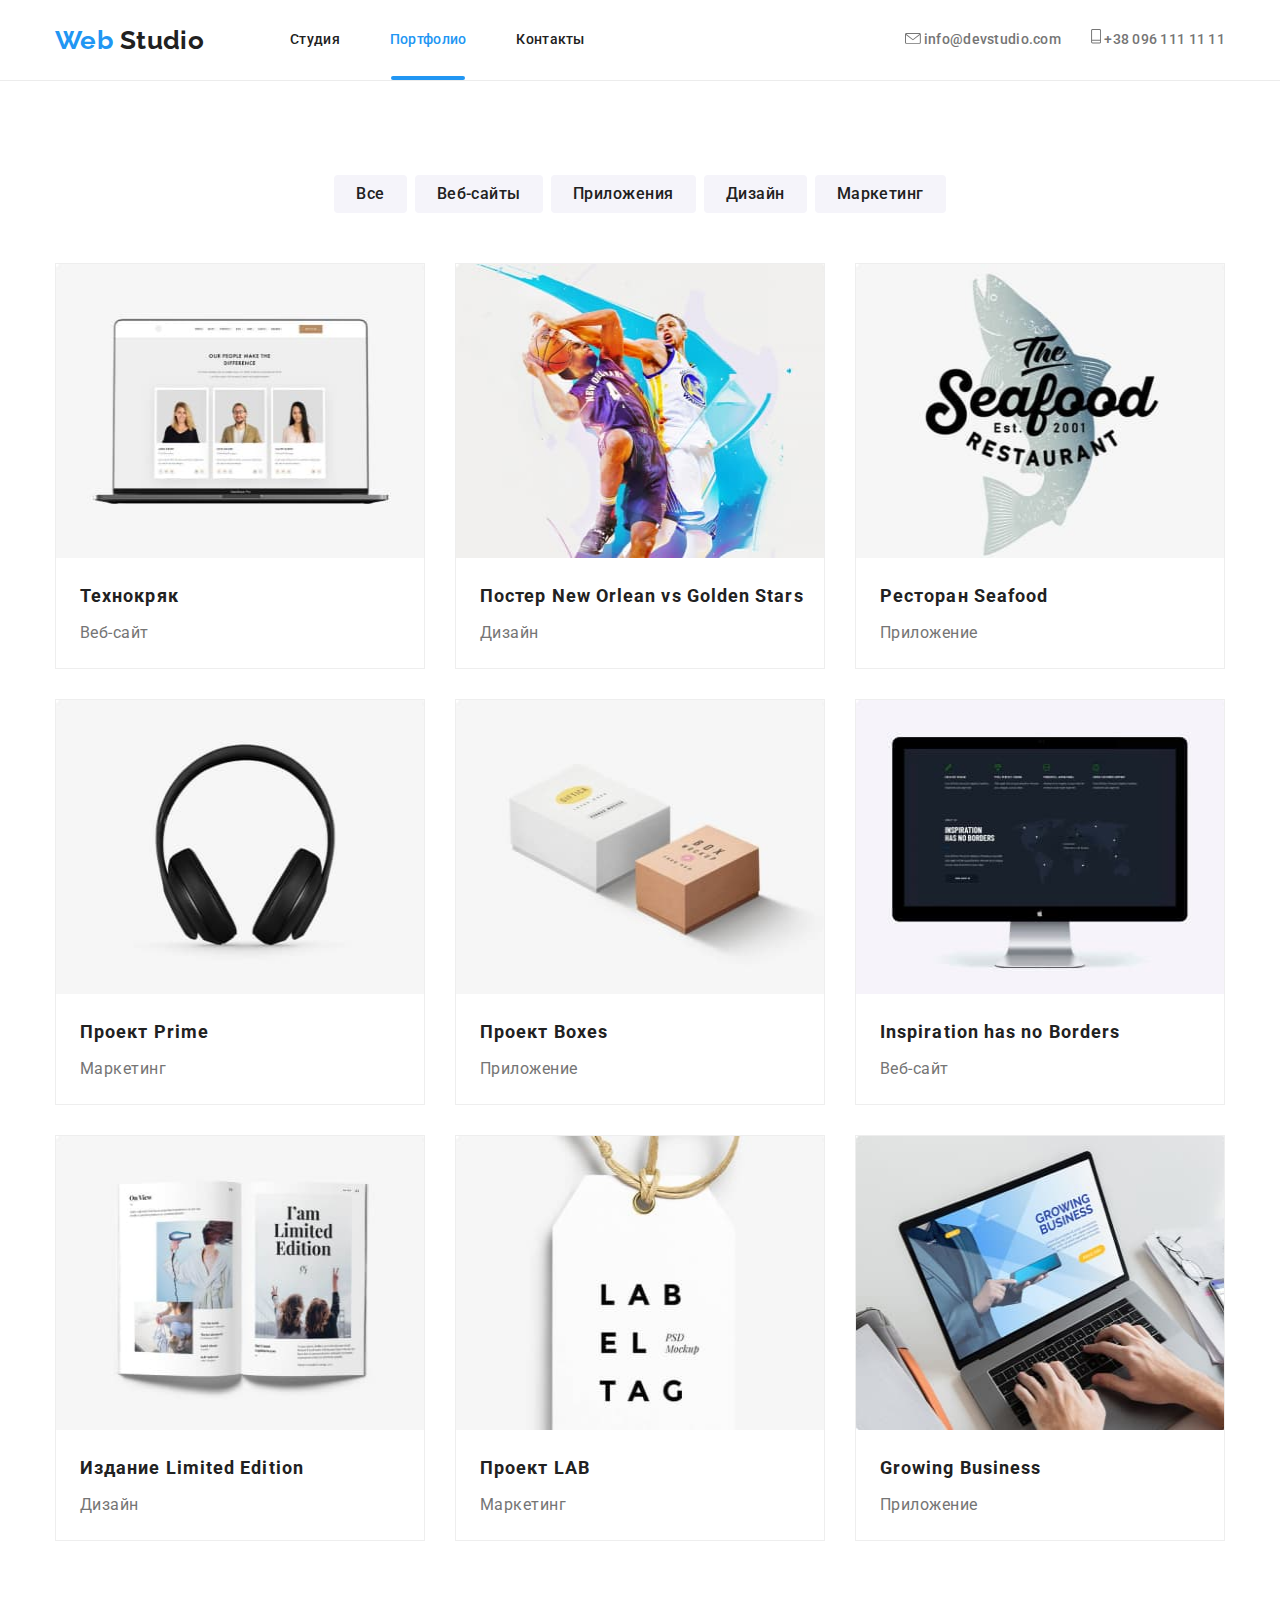
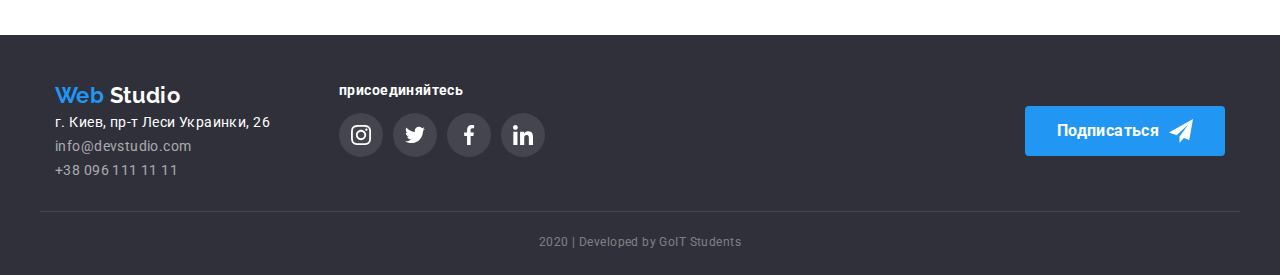
==== portfolio.html @ edad12b6 "first commit" ====
<!DOCTYPE html>
<html lang="ru">
<head>
    <meta charset="UTF-8">
    <meta name="viewport" content="width=device-width, initial-scale=1.0">
    <title>Document</title>
    <link href="https://fonts.googleapis.com/css2?family=Raleway:wght@700&family=Roboto:wght@400;500;700;900&display=swap" rel="stylesheet">
    <link rel="stylesheet" href="https://cdnjs.cloudflare.com/ajax/libs/modern-normalize/0.6.0/modern-normalize.min.css">
    <link rel="stylesheet" href="./css/styles.css">
</head>
<body>
    <!-- Header -->
    <header class="page header">
        <div class="container border">
            <div class="navigation-row">
                <nav class="navigation">
                    <a href="" class="logo"> <span>Web</span> Studio </a>
                
                    <ul class="site-nav list">
                        <li class="item"> <a href="./index.html" class="link ">Студия</a></li>
                        <li class="item"> <a href="./portfolio.html" class="link current">Портфолио</a></li>
                        <li class="item"> <a href="" class="link">Контакты</a></li>
                    </ul>
                </nav>
                    <ul class="contacts-nav list">
                        <li class="item"> 
                            <a href="mailto:info@devstudio.com" class="link">
                                <svg class="contacts-icon" width="16" height="11">
                                    <use href="./img/svg/sprite.svg#icon-envelope-hover"></use>
                                </svg>  info@devstudio.com
                            </a> 
                        </li>
                        <li class="item"> 
                            <a href="tel:380961111111" class="link"> 
                                <svg class="contacts-icon" width="10" height="15">
                                    <use href="./img/svg/sprite.svg#icon-Vector"></use>
                                </svg> +38 096 111 11 11
                            </a> 
                        </li>
                    </ul>
            </div>
        </div>
    </header>

<main>
    <!-- Navigation -->
    <section class="portfolio-nav">
        <div class="container">
            <h1 class="portfolio-title">Портфолио</h1>
            <ul class="portfolio-navlist list">
                <li class="item">
                    <button class="portfolio button" type="button">Все</button>
                </li>
                <li class="item">
                    <button class="portfolio button" type="button">Веб-сайты</button>
                </li>
                <li class="item">
                    <button class="portfolio button" type="button">Приложения</button>
                </li>
                <li class="item">
                    <button class="portfolio button" type="button">Дизайн</button>
                </li>
                <li class="item">
                    <button class="portfolio button" type="button">Маркетинг</button>
                </li>
            </ul>

            <ul class="portfolio-picslist list">
                <li class="item">
                    <a href="" class="portfolio-link">
                        <div class="portfolio-thumb">
                            <img src="./img/jpg/techno.jpg" width="370px" height="294px" alt="веб-сайт">
                            <p class="portfolio-description">Технокряк это современная площадка распространения коронавируса. Компании используют
                                эту платформу для цифрового шпионажа и атак на защищённые сервера конкурентов.</p>
                        </div>
                        <div class="portfolio-box">
                            <h2 class="portfolio-subtitle">Технокряк</h2>
                            <p class="portfolio-text">Веб-сайт</p>
                        </div>
                    </a>
                </li>
                <li class="item">
                    <a href="" class="portfolio-link">
                        <div class="portfolio-thumb">
                            <img src="./img/jpg/neworleanposter.jpg" width="370px" height="294px" alt="дизайн">
                            <p class="portfolio-description text">Технокряк это современная площадка распространения коронавируса. Компании используют
                                эту платформу для цифрового шпионажа и атак на защищённые сервера конкурентов.</p>
                        </div>
                        <div class="portfolio-box">
                            <h2 class="portfolio-subtitle">Постер New Orlean vs Golden Stars</h2>
                            <p class="portfolio-text">Дизайн</p>
                        </div> 
                    </a>
                </li>
                <li class="item">
                    <a href="" class="portfolio-link">
                        <div class="portfolio-thumb">
                            <img src="./img/jpg/seafoodrestaurant.jpg" width="370px" height="294px" alt="приложение">
                            <p class="portfolio-description text">Технокряк это современная площадка распространения коронавируса. Компании используют
                                эту платформу для цифрового шпионажа и атак на защищённые сервера конкурентов.</p>
                        </div>
                        <div class="portfolio-box">
                            <h2 class="portfolio-subtitle">Ресторан Seafood</h2>
                            <p class="portfolio-text">Приложение</p>
                        </div>
                    </a>
                </li>
                <li class="item">
                    <a href="" class="portfolio-link">
                        <div class="portfolio-thumb">
                            <img src="./img/jpg/primeproject.jpg" width="370px" height="294px" alt="маркетинг">
                            <p class="portfolio-description text">Технокряк это современная площадка распространения коронавируса. Компании используют 
                                эту платформу для цифрового шпионажа и атак на защищённые сервера конкурентов.</p>
                        </div>
                        <div class="portfolio-box">
                            <h2 class="portfolio-subtitle">Проект Prime</h2>
                            <p class="portfolio-text">Маркетинг</p>
                        </div>
                    </a>
                </li>
                <li class="item">
                    <a href="" class="portfolio-link">
                        <div class="portfolio-thumb">
                            <img src="./img/jpg/boxesproject.jpg" width="370px" height="294px" alt="приложение">
                            <p class="portfolio-description text">Технокряк это современная площадка распространения коронавируса. Компании используют 
                                эту платформу для цифрового шпионажа и атак на защищённые сервера конкурентов.</p>
                        </div>
                        <div class="portfolio-box">
                            <h2 class="portfolio-subtitle">Проект Boxes</h2>
                            <p class="portfolio-text">Приложение</p>
                        </div>
                    </a>
                </li>
                <li class="item">
                    <a href="" class="portfolio-link">
                        <div class="portfolio-thumb">
                            <img src="./img/jpg/inspitation.jpg" width="370px" height="294px" alt="веб-сайт">
                            <p class="portfolio-description text">Технокряк это современная площадка распространения коронавируса. Компании используют 
                                эту платформу для цифрового шпионажа и атак на защищённые сервера конкурентов.</p>
                        </div>
                        <div class="portfolio-box">
                            <h2 class="portfolio-subtitle">Inspiration has no Borders</h2>
                            <p class="portfolio-text">Веб-сайт</p>
                        </div>
                    </a>
                </li>
                <li class="item">
                    <a href="" class="portfolio-link">
                        <div class="portfolio-thumb">
                            <img src="./img/jpg/limitededition.jpg" width="370px" height="294px" alt="дизайн">
                            <p class="portfolio-description text">Технокряк это современная площадка распространения коронавируса. Компании используют 
                                эту платформу для цифрового шпионажа и атак на защищённые сервера конкурентов.</p>
                        </div>
                        <div class="portfolio-box">
                            <h2 class="portfolio-subtitle">Издание Limited Edition</h2>
                            <p class="portfolio-text">Дизайн</p>
                        </div>
                    </a>
                </li>
                <li class="item">
                    <a href="" class="portfolio-link">
                        <div class="portfolio-thumb">
                            <img src="./img/jpg/labproject.jpg" width="370px" height="294px" alt="маркетинг">
                            <p class="portfolio-description text">Технокряк это современная площадка распространения коронавируса. Компании используют
                                эту платформу для цифрового шпионажа и атак на защищённые сервера конкурентов.</p>
                        </div>
                        <div class="portfolio-box">
                            <h2 class="portfolio-subtitle">Проект LAB</h2>
                            <p class="portfolio-text">Маркетинг</p>
                        </div>
                    </a>
                </li>
                <li class="item">
                    <a href="" class="portfolio-link">
                        <div class="portfolio-thumb">
                            <img src="./img/jpg/desktop-app.jpg" width="370px" height="294px" alt="приложение">
                            <p class="portfolio-description text">Технокряк это современная площадка распространения коронавируса. Компании используют 
                                эту платформу для цифрового шпионажа и атак на защищённые сервера конкурентов.</p>
                        </div>
                        <div class="portfolio-box">
                            <h2 class="portfolio-subtitle">Growing Business</h2>
                            <p class="portfolio-text">Приложение</p>
                        </div>
                    </a>
                </li>
            </ul>
        </div>
    </section>
</main>
<!-- Footer -->
<footer class="footer">
    <div class="container box">
            <div class="footer-headline">
                <a href="" class="footer-logo"> <span>Web</span> Studio </a>
            
                <address class="footer-address">
                    <ul class="footer-list list">
                        <li class="actual-address">г. Киев, пр-т Леси Украинки, 26</li>
                        <li> 
                            <a href="mailto:info@devstudio.com" class="footer-link">info@devstudio.com</a>
                        </li>
                        <li> 
                            <a href="tel:380961111111" class="footer-link">+38 096 111 11 11</a> 
                        </li>
                    </ul>
                </address>
            </div>

        <div class="footer-subject">
            <p class="footer-subtitle">присоединяйтесь</p>
                <ul class="footer-socials list">
                    <li class="item"> 
                        <a href="" class="footer-icon"> 
                            <svg width="20" height="20">
                                <use href="./img/svg/sprite.svg#icon-instagram3"></use>
                            </svg>
                        </a> 
                    </li>
                    <li class="item"> 
                        <a href="" class="footer-icon"> 
                            <svg width="20" height="20">
                                <use href="./img/svg/sprite.svg#icon-twitter-2"></use>
                            </svg>
                        </a>
                    </li>
                    <li class="item"> 
                        <a href="" class="footer-icon"> 
                            <svg width="20" height="20">
                                <use href="./img/svg/sprite.svg#icon-facebook2"></use>
                            </svg>
                        </a>
                    </li>
                    <li class="item"> 
                        <a href="" class="footer-icon"> 
                            <svg width="20" height="20">
                                <use href="./img/svg/sprite.svg#icon-linkedin2"></use>
                            </svg>
                        </a>
                    </li>
                </ul>
        </div>

            <a href="" class="subscribe">
                Подписаться
            </a> 

    </div>
    <p class="footer-sign">2020 | Developed by GoIT Students </p>
</footer>
</body>
</html>
---- css/styles.css ----
/*цвет текстового массива #757575 */
/*цвет заголовков #212121 */
/*цвет акцента #2196F3 */
/*белый цвет #FFFFFF */
/*цвет фона футера #2F303A */
/*цвет адреса в футере rgba(255, 255, 255, 0.6); */
/*цвет нижней строки футера rgba(255, 255, 255, 0.4); */
/*цвет фона кнопки #F5F4FA */
/* цвет бордера  #AFB1B8 */
/* цвет фона иконок rgba(255, 255, 255, 0.1) */
/* цвет бордера шапки #ECECEC */

:root {
    --primary-text-color: #757575;
    --title-text-color: #212121;
    --accent-color: #2196F3;
    --white-color: #FFFFFF;
    --secondary-background-color: rgba(47, 48, 58, 0.8);
    --footer-bcground-color: #2F303A;
    --footer-text-color: rgba(255, 255, 255, 0.6);
    --footer-sign-color: rgba(255, 255, 255, 0.4);
    --button-bg-color: #F5F4FA;
    --primary-border-color:  #AFB1B8;
    --background-social-color: rgba(255, 255, 255, 0.1);
    --header-border-color: #ECECEC;
    --button-bgc: #F5F4FA;

}

html {
    box-sizing: border-box;
}

*,
*::before,
*::after {
    box-sizing: inherit;
}

body {
    background-color: var(--white-color);
    color: var(--primary-text-color);

    font-family: Roboto, sans-serif;
    letter-spacing: 0.03em;
    font-size: 14px;
    line-height: 1.71;
}

h1, h2, h2, h4, h5, h6 {
    margin-bottom: 0px;
    margin-top: 0px;
}

a {
    text-decoration: none;
}

.list {
    list-style: none;
    padding: 0px;
    margin: 0px;
}

.button {
    padding: 6px 22px;

    color: var(--title-text-color);
    background-color: var(--button-bg-color);

    font-family: Roboto;
    font-style: normal;
    font-weight: 500;
    font-size: 16px;
    line-height: 1.62;
    text-align: center;
    letter-spacing: 0.03em;
    border-radius: 4px;
    text-align: center;
    border: transparent;
    transition: background-color 250ms cubic-bezier(0.4, 0, 0.2, 1), color 250ms cubic-bezier(0.4, 0, 0.2, 1);
}

.button:hover,
.button:focus {
    color: var(--white-color);
    background-color: var(--accent-color);
}

.text {
    display: none;
}

.pad {
    padding-top: 94px;
    padding-bottom: 94px;
}

.container {
    width: 1200px;
    padding-left: 15px;
    padding-right: 15px;
    margin-left: auto;
    margin-right: auto;
    /* outline: 1px solid teal; */
}

/* Header */

.header {
    border-bottom: 1px solid var(--header-border-color);
}

/* Logo */

.logo {
    margin-right: 86px;

    color: var(--title-text-color);

    font-family: Raleway, sans-serif;
    font-weight: 700;
    font-size: 26px;
    line-height: 1.19;
}

.logo  span {
    color: var(--accent-color);
}
/* Site navigation */

.navigation {
    display: flex;
    align-items: center;
}

.navigation-row {
    display: flex;
    align-items: center;
}

.site-nav {
    display: flex;
}

.current {
    position: relative;
}

.current::after {
    content: '';
    display: block;
    position: absolute;
    bottom: 0;
    left: 1px;
    width: calc(100% - 2px);
    height: 4px;
    background-color: var(--accent-color);
    border-radius: 2px;
}

.site-nav .item:not(:last-child) {
    margin-right: 50px;
}

.site-nav .link {
    display: block;
    padding-top: 32px;
    padding-bottom: 32px;

    color: var(--title-text-color);  

    font-weight: 500;
    font-size: 14px;
    line-height: 1.14;
    letter-spacing: 0.02em;
    transition: color 250ms cubic-bezier(0.4, 0, 0.2, 1);
}

.site-nav .link:hover,
.site-nav .link:focus {
    color: var(--accent-color);
}

.site-nav .link.current {
    color: var(--accent-color);
}

.contacts-nav .link {
    color: var(--primary-text-color);
    fill: #757575;

    font-weight: 500;
    font-size: 14px;
    line-height: 1.14;
    letter-spacing: 0.02em;
    transition: color 250ms cubic-bezier(0.4, 0, 0.2, 1);
}

.contacts-nav .link:hover,
.contacts-nav .link:focus {
    color: var(--accent-color);
    fill: #2196F3;
}

.contacts-nav {
    display: flex;
    margin-left: auto;
}

.contacts-nav .item:not(:last-child) {
    margin-right: 30px;
}
/* Hero */

.hero {
    max-width: 1600px;
    max-height: 600px;
    text-align: center;
    padding-top: 200px;
    padding-bottom: 200px;
    background-image: linear-gradient( 
        to right,
        rgba(47, 48, 58, 0.8), 
        rgba(47, 48, 58, 0.8)
    ),
    url(../img/jpg/Header\ img.jpg);
    background-position: center;
    background-color: var(--primary-text-color);
}

.hero-title {
    margin-bottom: 46px;
    
    color: var(--white-color);

    font-weight: 900;
    font-size: 44px;
    line-height: 1.36;
    text-align: center;
    letter-spacing: 0.06em;
}

.hero-button {
    display: inline-block;
    padding: 10px 32px;
    border-radius: 4px;

    color: var(--white-color);
    background-color: var(--accent-color);

    font-weight: 700;
    font-size: 16px;
    line-height: 1.87;
    text-align: center;
    min-width: 200px;
}
/* Advantages */

.advantages-list {
    display: flex;
}

.advantages-list .item:not(:last-child) {
    margin-right: 30px;
}

.advantages-title {
    color: var(--title-text-color);

    font-weight: 700;
    font-size: 36px;
    line-height: 1.67;
    text-align: center;
    display: none;
}

.advantages-subtitle {
    margin-top: 0px;
    margin-bottom: 10px;
    color: var(--title-text-color);

    font-weight: 700;
    font-size: 14px;
    line-height: 1.14;   
}

.advantages-text {
    margin-top: 0px;
    margin-bottom: 0px;
}

.advantages-link {
    display: flex;
    align-items: center;
    justify-content: center;
    margin-bottom: 30px;
    width: 270px;
    height: 120px;
    border-radius: 4px;
    background-color: var(--button-bg-color);
}

.advantages-link img {
    margin: auto;
}

/* Service */

.service-list {
    display: flex;
}
.service-list img {
    display: block;
}

.service-list .item {
    position: relative;
}

.service-list .item:not(:last-child) {
    margin-right: 30px;
}

.service-title {
    margin-bottom: 50px;

    color: var(--title-text-color);

    font-weight: 700;
    font-size: 36px;
    line-height: 1.67;
    text-align: center;
}

.service-subtitle {
    position: absolute;
    width: 100%;
    bottom: 0;
    padding-top: 27px;
    padding-bottom: 27px;

    margin-top:  0px;
    margin-bottom: 0px;

    font-family: Roboto;
    font-style: normal;
    letter-spacing: 0.03em;
    text-transform: uppercase;

    color: var(--white-color);
    background-color: var(--secondary-background-color);

    font-weight: 700;
    font-size: 14px;
    line-height: 1.42;
    text-align: center;
}

/* Team */

.team {
    background-color: var(--button-bg-color);
}

.team-title {
    margin-bottom: 50px;
    color: var(--title-text-color);

    font-weight: 700;
    font-size: 36px;
    line-height: 1.67;
    text-align: center;
}

.team-list {
    display: flex;
    justify-content: center;
}

.team-list .item {
    background-color: var(--white-color);
    box-shadow: 0px 2px 1px rgba(0, 0, 0, 0.2), 0px 1px 1px rgba(0, 0, 0, 0.14), 0px 1px 3px rgba(0, 0, 0, 0.12);
}

.team-list .item:not(:last-child) {
    margin-right: 30px;
}

.team-img {
    margin-bottom: 30px;
}

.team-name {
    margin-top: 0px;
    margin-bottom: 10px;

    color: var(--title-text-color);

    font-weight: 500;
    font-size: 16px;
    line-height: 1.19;
    text-align: center;
}

.team-position {
    margin-top: 0px;
    margin-bottom: 16px;
    font-size: 16px;
    line-height: 1.19;
    text-align: center;
}

.team-social {
    display: flex;
    justify-content: center;
    margin-bottom: 36px;
}

.team-social li:not(:last-child) {
    margin-right: 10px;
}

.team-link {
    display: flex;
    align-items: center;
    justify-content: center;
    width: 44px;
    height: 44px;
    border-radius: 50%;
    fill: #AFB1B8;
    transition: background-color 250ms cubic-bezier(0.4, 0, 0.2, 1),  fill 250ms cubic-bezier(0.4, 0, 0.2, 1) ;
}

.team-link:hover,
.team-link:focus {
    background-color: #2196F3;
    fill: var(--white-color);
}

/* Costumers */

.costumers-title {
    margin-bottom: 50px;
    color: var(--title-text-color);

    font-weight: 700;
    font-size: 36px;
    line-height: 1.67;
    text-align: center;
}

.costumers-list {
    display: flex;
}

.costumers-link {
    display: flex;
    justify-content: center;
    align-items: center;
    border: 1px solid var(--primary-border-color);
    border-radius: 4px;
    fill: var(--primary-border-color);
    width: 170px;
    height: 90px;
    transition: border 250ms cubic-bezier(0.4, 0, 0.2, 1),  fill 250ms cubic-bezier(0.4, 0, 0.2, 1) ;
}

.costumers-link:hover,
.costumers-link:focus {
    fill: #2196F3;
    border: 1px solid var(--accent-color);
}

.costumers-list .item:not(:last-child) {
    margin-right: 30px;
}
/* Footer */

.footer {
    background-color: var(--footer-bcground-color);
}

.footer-headline {
    display: flex;
    display: block;
    margin-right: 69px;
}

.footer-logo {
    color: var(--white-color);

    font-family: Raleway, sans-serif;
    font-weight: 700;
    font-size: 22px;
    line-height: 1.18;
}

.footer-logo p {
    margin: 0px;
}

.footer-logo span {
    color: var(--accent-color);
}

.actual-address {
    color: var(--white-color);
}

.footer-address {
    font-family: Roboto;
    font-style: normal;
    font-weight: 400;
    font-size: 14px;
    line-height: 1.71;
}

.footer-socials {
    display: flex;
}

.footer-icon {
    display: flex;
    justify-content: center;
    align-items: center;
    width: 44px;
    height: 44px;
    background-color: var(--background-social-color);
    fill: #FFFFFF;
    border-radius: 50%;
    transition: background-color 250ms cubic-bezier(0.4, 0, 0.2, 1);
}

.footer-icon:hover,
.footer-icon:focus {
    background-color: var(--accent-color);
}

.footer-socials .item:not(:last-child) {
    margin-right: 10px;

}

.box {
    display: flex;
    padding-top: 48px;
    padding-bottom: 28px;
    border-bottom: 1px solid var(--background-social-color);
}

.footer-link {
    color: var(--footer-text-color);
}

.footer-link:hover,
.footer-link:focus {
    color: var(--accent-color);
}

.footer-subtitle {
    margin-top: 0px;

    color: var(--white-color);

    font-weight: bold;
    font-size: 14px;
    line-height: 1.14;
}

.footer-sign {
    text-align: center;
    padding-top: 18px;
    padding-bottom: 21px;
    margin-top: 0px;
    margin-bottom: 0px;

    color: var(--footer-sign-color);

    font-size: 12px;
    line-height: 2.0;
}

.subscribe {
    display: flex;
    justify-content: center;
    align-items: center;
    margin-left: auto;
    margin-top: 23px;
    width: 200px;
    height: 50px;
    background-color: var(--accent-color);
    color: var(--white-color);
    font-family: Roboto;
    font-style: normal;
    font-weight: bold;
    font-size: 16px;
    line-height: 30px;
    border-radius: 4px;
}

.subscribe::after {
    content: "";
    width: 24px;
    height: 24px;
    margin-left: 10px;
    background-image: url("../img/svg/icon-send.svg");
}
/* Портфолио */

.portfolio-title {
    color: var(--title-text-color);

    font-weight: 700;
    font-size: 36px;
    line-height: 1.67;
    text-align: center;
    display: none;
}

.portfolio-subtitle {
    padding-bottom: 4px;

    color: var(--title-text-color);

    font-weight: 700;
    font-size: 18px;
    line-height: 2.0;
    letter-spacing: 0.06em;
}

.portfolio-text {
    margin-top: 0px;
    margin-bottom: 0px;
    padding-bottom: 20px;

    color: var(--primary-text-color);

    font-size: 16px;
    line-height: 1.88;
    letter-spacing: 0.03em;
}

.portfolio-box {
    padding-top: 20px;
    padding-left: 24px;
}

/* .portfolio-navlist .item {
    border-radius: 4px;
    background-color: var(--button-bg-color);
} */

.portfolio-navlist .item:hover,
.portfolio-navlist .item:focus {
    box-shadow: 0px 2px 2px rgba(0, 0, 0, 0.12), 
    0px 1px 2px rgba(0, 0, 0, 0.08),
    0px 3px 1px rgba(0, 0, 0, 0.1);
}

.portfolio-navlist {
    display: flex;
    justify-content: center;
    align-items: center;
    padding-top: 94px;
}

.portfolio-navlist .item:not(:last-child) {
    margin-right: 8px;
}

.portfolio-picslist {
    display: flex;
    flex-wrap: wrap;
    margin-top: 50px;
    padding-bottom: 94px;
}
.portfolio-link {
    position: relative;
    display: block;
    width: 370px;
    border: 1px solid #EEEEEE;
}

.portfolio-thumb {
    position: relative;
    overflow: hidden;
}

.portfolio-thumb img {
    display: block;
}

.portfolio-description {
    position: absolute;
    display: block;
    margin: 0;
    top: 0;
    left: 0;
    width: 100%;
    height: 100%;

    padding-top: 63px;
    padding-right: 24px;
    padding-bottom: 63px;
    padding-left: 24px;

    background-color: rgba(33, 150, 243, 0.9);
    color: var(--white-color);
    font-family: Roboto;
    font-style: normal;
    font-weight: normal;
    font-size: 18px;

    opacity: 0;
    
    transform: translateY(100%);
    transition: transform 250ms cubic-bezier(0.4, 0, 0.2, 1);
}

.portfolio-link:hover .portfolio-description {
    opacity: 1;
    transform: translateY(0%);
}

.portfolio-picslist .item {
    margin-right: 30px;
    margin-bottom: 30px;
}

.portfolio-picslist .item:hover,
.portfolio-picslist .item:focus {
    box-shadow: 1px 4px 6px rgba(0, 0, 0, 0.16), 0px 4px 4px rgba(0, 0, 0, 0.06), 0px 1px 1px rgba(0, 0, 0, 0.12);
}

.portfolio-picslist .item:nth-child(3n) {
    margin-right: 0px;
}

.portfolio-picslist .item:nth-last-child(-n +3) {
    margin-bottom: 0px;
}
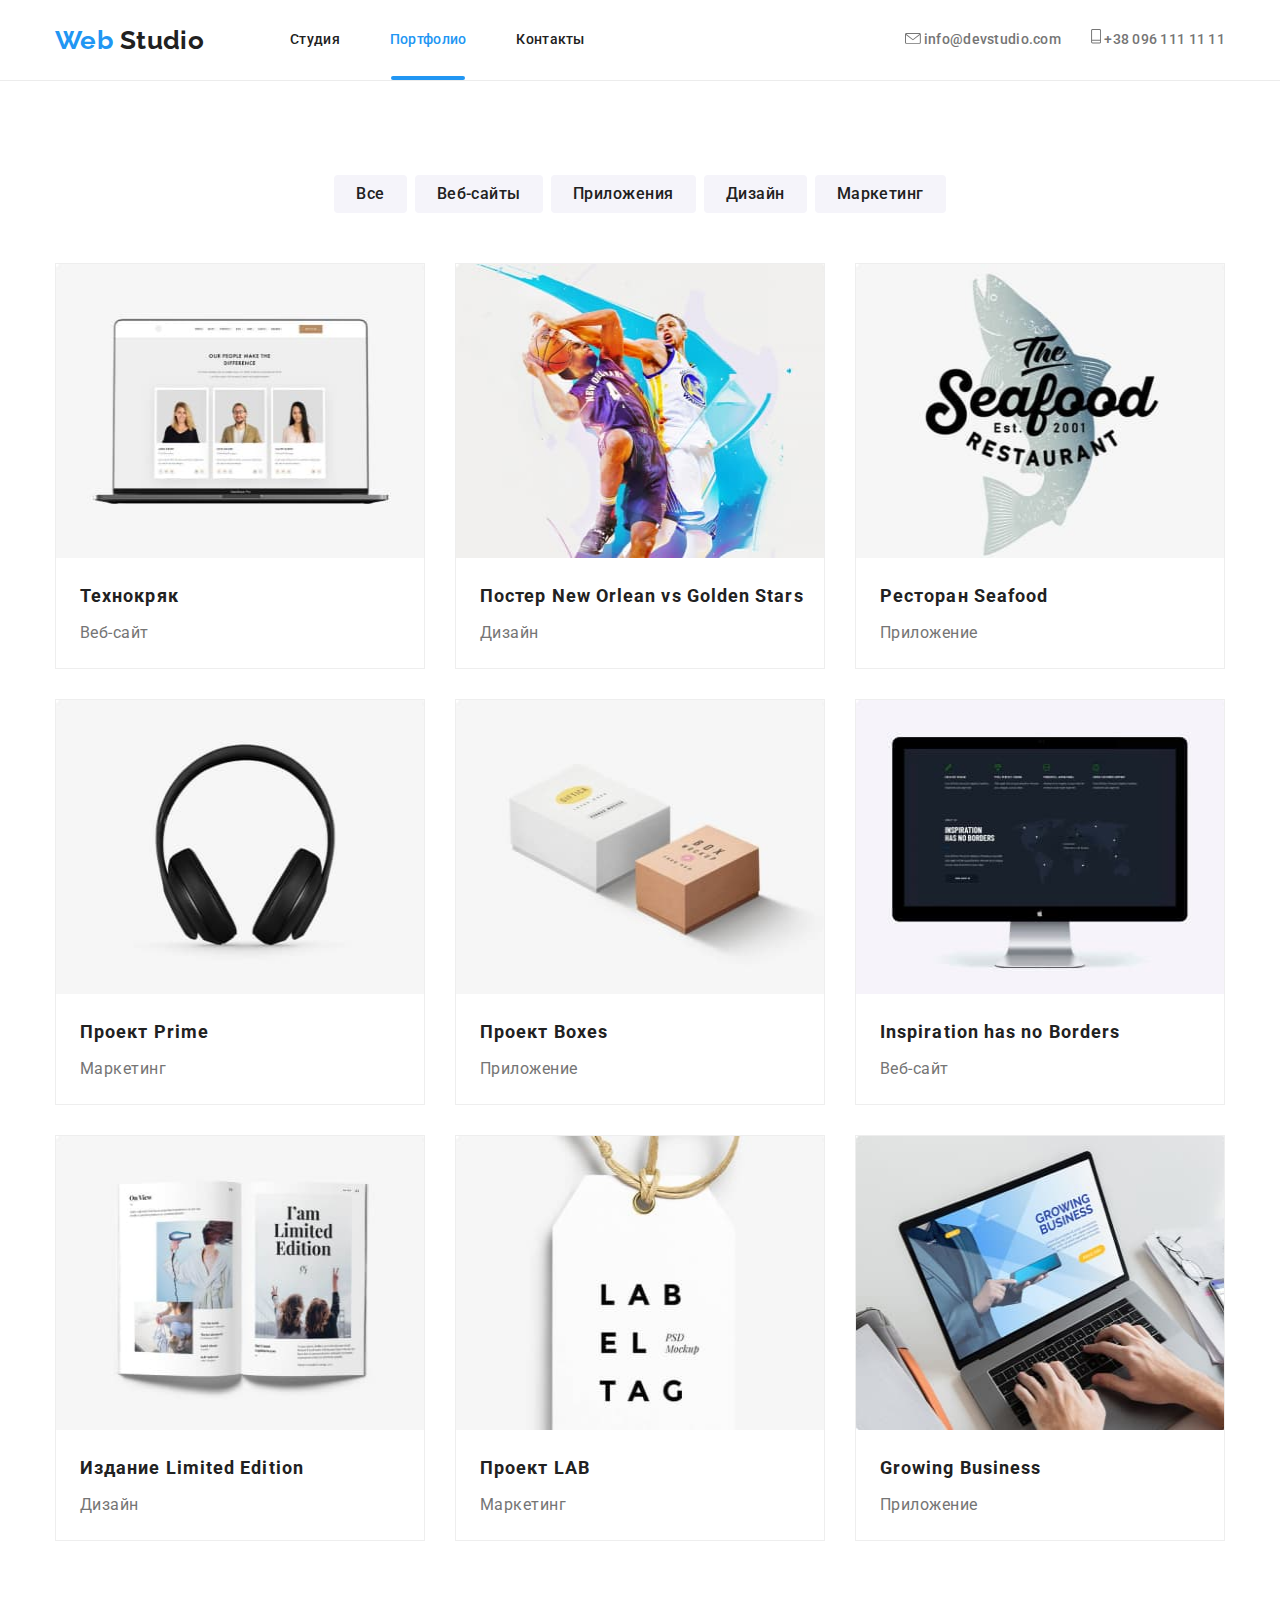
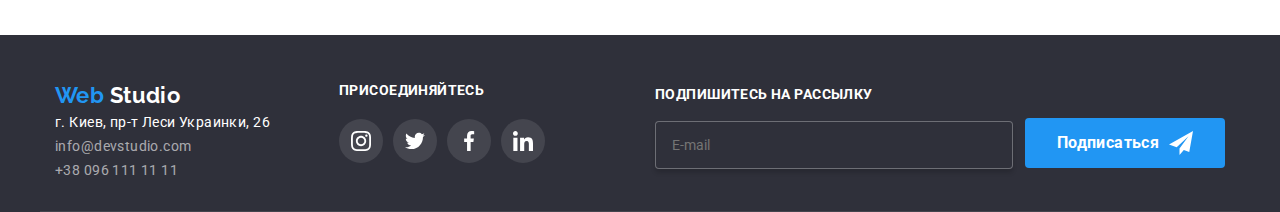
==== commit 4e866097: "vol.2" ====
--- a/portfolio.html
+++ b/portfolio.html
@@ -207,7 +207,7 @@
             </div>
 
         <div class="footer-subject">
-            <p class="footer-subtitle">присоединяйтесь</p>
+            <p class="footer-subtitle">ПРИСОЕДИНЯЙТЕСЬ</p>
                 <ul class="footer-socials list">
                     <li class="item"> 
                         <a href="" class="footer-icon"> 
@@ -239,13 +239,17 @@
                     </li>
                 </ul>
         </div>
+
+            <form class="footer-field">
+                <label for="mail"><b>ПОДПИШИТЕСЬ НА РАССЫЛКУ</b></label>
+                <input type="email" name="mail" id="mail" placeholder="E-mail">
+            </form>
 
             <a href="" class="subscribe">
                 Подписаться
             </a> 
 
     </div>
-    <p class="footer-sign">2020 | Developed by GoIT Students </p>
 </footer>
 </body>
 </html>--- a/css/styles.css
+++ b/css/styles.css
@@ -91,6 +91,10 @@
     display: none;
 }
 
+textarea {
+    resize: none;
+}
+
 .pad {
     padding-top: 94px;
     padding-bottom: 94px;
@@ -255,6 +259,109 @@
     text-align: center;
     min-width: 200px;
 }
+
+.backdrop.is-hidden {
+    opacity: 0;
+    pointer-events: none;
+}
+
+.backdrop {
+    position: fixed;
+    top: 0;
+    left: 0;
+    z-index: 1;
+    width: 100%;
+    height: 100%;
+    background-color: rgba(0, 0, 0, 0.2);
+}
+
+.form-field {
+    position: relative;
+    display: flex;
+    flex-direction: column;
+}
+
+.form-options a {
+    text-decoration: underline;
+}
+
+.modal-form button {
+    width: 200px;
+    height: 50px;
+}
+
+.modal {
+    position: absolute;
+    top: 50%;
+    left: 50%;
+    width: 528px;
+    height: 581px;
+    transform: translate(-50%, -50%);
+    background-color: var(--white-color);
+    box-shadow: 0px 2px 1px rgba(0, 0, 0, 0.2), 0px 1px 1px rgba(0, 0, 0, 0.14), 0px 1px 3px rgba(0, 0, 0, 0.12);
+}
+
+.modal-form {
+    display: flex;
+    flex-direction: column;
+    padding: 40px 39px 40px 41px;
+}
+
+.modal-title {
+    text-align: center;
+    margin-top: 0;
+    margin-bottom: 30px;
+    font-family: Roboto;
+    font-style: normal;
+    font-weight: bold;
+    font-size: 20px;
+    line-height: 23px;
+    letter-spacing: 0.03em;
+
+    color: #212121;
+}
+
+.form-field:not(:last-child) {
+    margin-bottom: 28px;
+}
+
+.form-field input {
+    padding: 12px 18px 12px 42px;
+    border: 1px solid rgba(33, 33, 33, 0.2);
+    border-radius: 4px;
+}
+
+.form-field textarea {
+    padding: 12px 16px;
+    width: 448px;
+    height: 120px;
+    border: 1px solid rgba(33, 33, 33, 0.2);
+    border-radius: 4px;
+}
+
+.form-label {
+    position: absolute;
+    top: 50%;
+    left: 42px;
+    transform: translateY(-50%);
+}
+
+.comment-label {
+    position: absolute;
+    top: 12px;
+    left: 16px;
+}
+
+.modal-button {
+    display: block;
+    text-align: center;
+}
+
+.form-options {
+    display: block;
+    text-align: center;
+}
+
 /* Advantages */
 
 .advantages-list {
@@ -560,6 +667,7 @@
 
 .footer-subtitle {
     margin-top: 0px;
+    margin-bottom: 20px;
 
     color: var(--white-color);
 
@@ -585,8 +693,8 @@
     display: flex;
     justify-content: center;
     align-items: center;
-    margin-left: auto;
-    margin-top: 23px;
+    margin-left: 12px;
+    margin-top: 35px;
     width: 200px;
     height: 50px;
     background-color: var(--accent-color);
@@ -606,6 +714,31 @@
     margin-left: 10px;
     background-image: url("../img/svg/icon-send.svg");
 }
+
+.footer-field {
+    display: flex;
+    flex-direction: column;
+    margin-left: auto;
+
+    width: 358px;
+    height: 50px;
+}
+
+.footer-field input {
+    padding: 15px 16px;
+    background-color: var(--footer-bcground-color);
+    border: 1px solid rgba(255, 255, 255, 0.3);
+    color: rgba(255, 255, 255, 0.6);
+    box-sizing: border-box;
+    box-shadow: 0px 4px 4px rgba(0, 0, 0, 0.15);
+    border-radius: 4px;
+}
+
+.footer-field label {
+    margin-bottom: 14px;
+    color: var(--white-color);
+}
+
 /* Портфолио */
 
 .portfolio-title {
